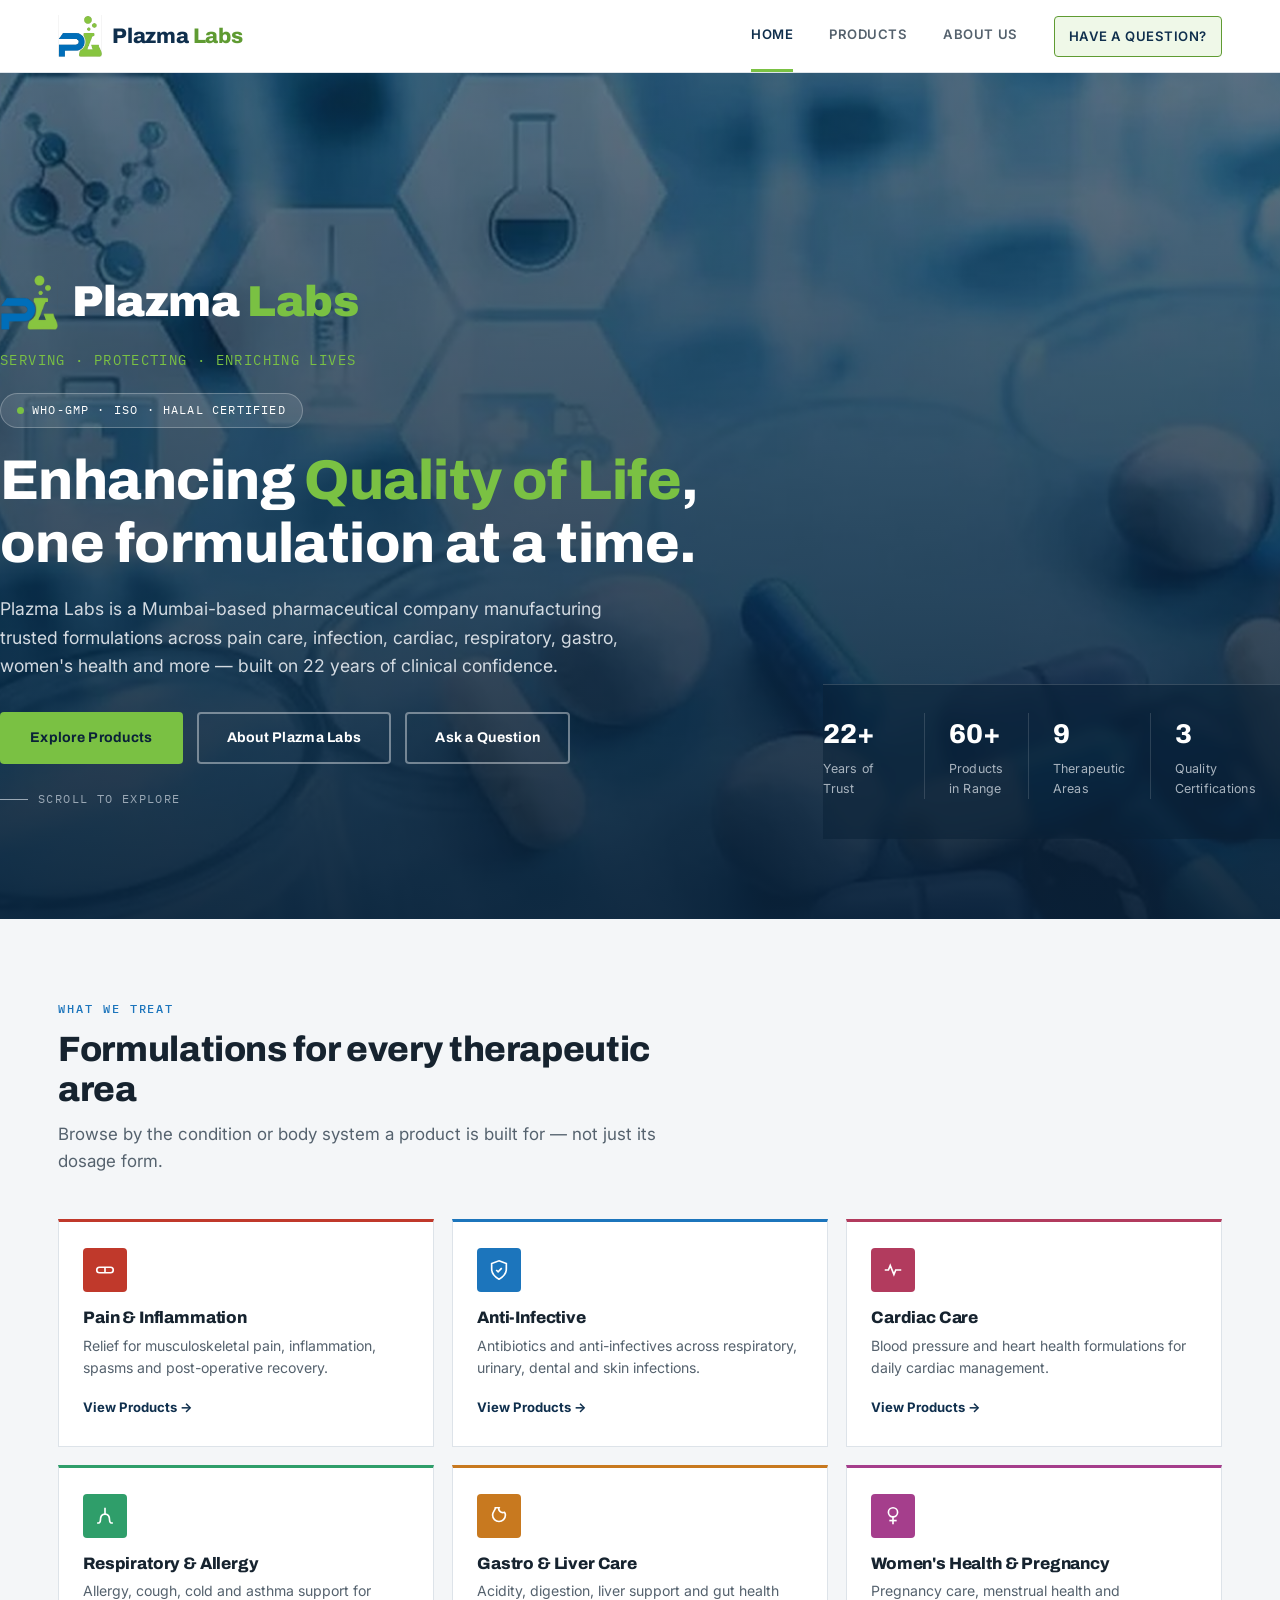
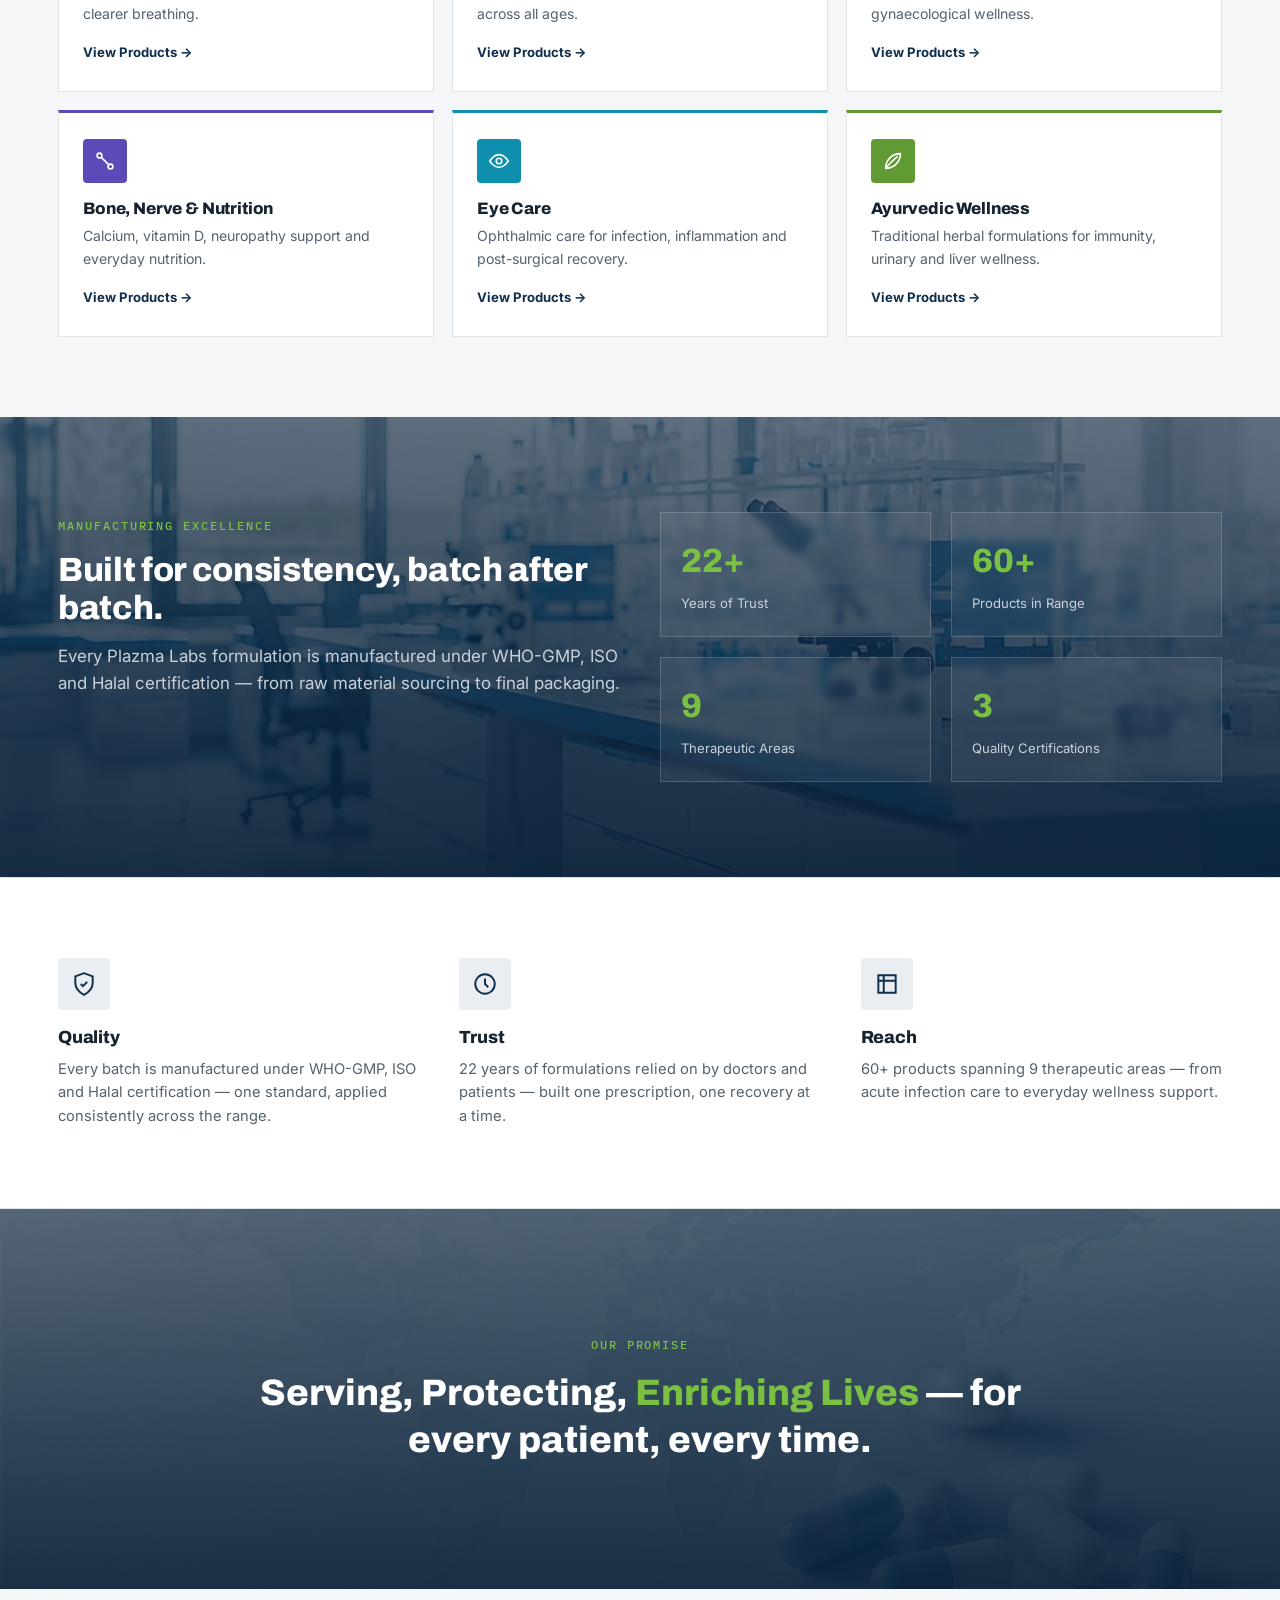
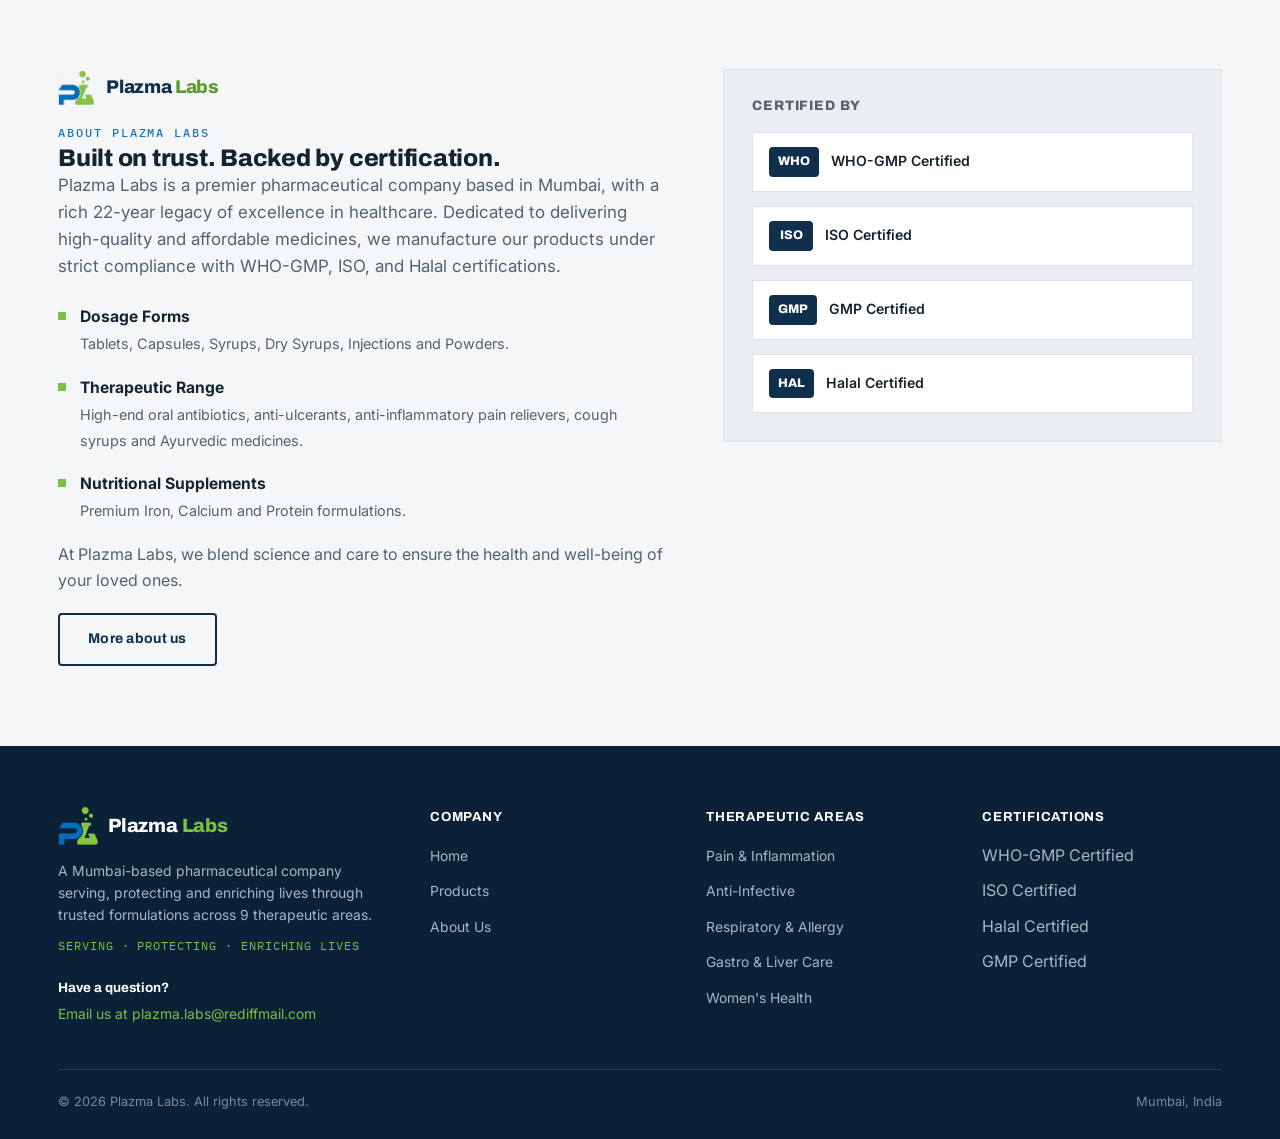
==== index.html @ 4b0d71e9 "everything" ====
<!DOCTYPE html>
<html lang="en">
<head>
<meta charset="UTF-8">
<meta name="viewport" content="width=device-width, initial-scale=1.0">
<title>Plazma Labs — Serving, Protecting, Enriching Lives</title>
<meta name="description" content="Plazma Labs — Serving, Protecting, Enriching lives. A Mumbai-based pharmaceutical company with 22 years of trust, WHO-GMP, ISO and Halal certified, manufacturing formulations across 9 therapeutic areas.">
<link rel="icon" href="assets/logo-icon.png">
<link rel="stylesheet" href="css/style.css">
</head>
<body>

<header class="site-header">
  <nav class="nav">
    <a href="index.html" class="nav-brand">
      <img src="assets/logo-icon.png" alt="Plazma Labs logo">
      <span class="brand-name">Plazma <em>Labs</em></span>
    </a>
    <div class="nav-links">
      <a href="index.html" class="active">Home</a>
      <div class="nav-item-mega">
        <a href="products.html" class="mega-trigger">Products</a>
        <div class="mega-panel">
          <a href="products.html?area=pain" class="mega-link"><span class="dot" style="background:#c0392b;"></span>Pain &amp; Inflammation</a>
          <a href="products.html?area=infection" class="mega-link"><span class="dot" style="background:#1c75bc;"></span>Anti-Infective</a>
          <a href="products.html?area=cardiac" class="mega-link"><span class="dot" style="background:#b23b5e;"></span>Cardiac Care</a>
          <a href="products.html?area=respiratory" class="mega-link"><span class="dot" style="background:#2f9e6a;"></span>Respiratory &amp; Allergy</a>
          <a href="products.html?area=gastro" class="mega-link"><span class="dot" style="background:#c8791f;"></span>Gastro &amp; Liver Care</a>
          <a href="products.html?area=women" class="mega-link"><span class="dot" style="background:#a53e8c;"></span>Women's Health</a>
          <a href="products.html?area=bone" class="mega-link"><span class="dot" style="background:#5b4bb8;"></span>Bone, Nerve &amp; Nutrition</a>
          <a href="products.html?area=eye" class="mega-link"><span class="dot" style="background:#0f8fae;"></span>Eye Care</a>
          <a href="products.html?area=ayurveda" class="mega-link"><span class="dot" style="background:#5f9b32;"></span>Ayurvedic Wellness</a>
        </div>
      </div>
      <a href="about.html">About Us</a>
      <a href="mailto:plazma.labs@rediffmail.com?subject=Question%20for%20Plazma%20Labs&amp;body=Hello%20Plazma%20Labs%2C%0A%0AI%20have%20a%20question%3A%0A" class="nav-contact">Have a question?</a>
    </div>
    <button class="nav-toggle" aria-label="Toggle menu"><span></span><span></span><span></span></button>
  </nav>
</header>

<section class="video-hero">
  <div class="bg-video-wrap" id="bg-home-hero">
    <div class="bg-video-overlay"></div>
  </div>
  <div class="video-hero-content wrap">
    <div class="video-hero-inner">
      <div class="hero-brand">
        <img src="assets/logo-icon.png" alt="Plazma Labs logo">
        <span class="hero-brand-name">Plazma <em>Labs</em></span>
      </div>
      <span class="hero-slogan">Serving · Protecting · Enriching Lives</span>
      <span class="hero-eyebrow-badge"><span class="dot"></span>WHO-GMP · ISO · Halal Certified</span>
      <h1>Enhancing <span>Quality of Life</span>, one formulation at a time.</h1>
      <p class="lede">Plazma Labs is a Mumbai-based pharmaceutical company manufacturing trusted formulations across pain care, infection, cardiac, respiratory, gastro, women's health and more — built on 22 years of clinical confidence.</p>
      <div class="hero-ctas">
        <a href="products.html" class="btn btn-primary">Explore Products</a>
        <a href="about.html" class="btn btn-ghost">About Plazma Labs</a>
        <a href="mailto:plazma.labs@rediffmail.com?subject=Question%20for%20Plazma%20Labs&amp;body=Hello%20Plazma%20Labs%2C%0A%0AI%20have%20a%20question%3A%0A" class="btn btn-ghost">Ask a Question</a>
      </div>
    </div>
    <div class="scroll-cue"><span class="line"></span>Scroll to Explore</div>
  </div>
  <div class="hero-stats wrap">
    <div class="stat"><div class="num">22+</div><div class="label">Years of Trust</div></div>
    <div class="stat"><div class="num">60+</div><div class="label">Products in Range</div></div>
    <div class="stat"><div class="num">9</div><div class="label">Therapeutic Areas</div></div>
    <div class="stat"><div class="num">3</div><div class="label">Quality Certifications</div></div>
  </div>
</section>

<section class="areas">
  <div class="wrap">
    <div class="section-head">
      <span class="eyebrow">What We Treat</span>
      <h2>Formulations for every therapeutic area</h2>
      <p class="lede">Browse by the condition or body system a product is built for — not just its dosage form.</p>
    </div>
    <div class="area-grid">

      <a href="products.html?area=pain" class="area-card" style="--accent:#c0392b;">
        <div class="area-icon" style="background:#c0392b;">
          <svg viewBox="0 0 24 24" stroke="#fff" stroke-width="1.8"><rect x="3" y="9" width="18" height="6" rx="3"/><line x1="12" y1="9" x2="12" y2="15"/></svg>
        </div>
        <h3>Pain &amp; Inflammation</h3>
        <p>Relief for musculoskeletal pain, inflammation, spasms and post-operative recovery.</p>
        <span class="area-link">View Products →</span>
      </a>

      <a href="products.html?area=infection" class="area-card" style="--accent:#1c75bc;">
        <div class="area-icon" style="background:#1c75bc;">
          <svg viewBox="0 0 24 24" stroke="#fff" stroke-width="1.8"><path d="M12 2l8 3v6c0 5-3.5 8.5-8 11-4.5-2.5-8-6-8-11V5l8-3z"/><path d="M9 12l2 2 4-4"/></svg>
        </div>
        <h3>Anti-Infective</h3>
        <p>Antibiotics and anti-infectives across respiratory, urinary, dental and skin infections.</p>
        <span class="area-link">View Products →</span>
      </a>

      <a href="products.html?area=cardiac" class="area-card" style="--accent:#b23b5e;">
        <div class="area-icon" style="background:#b23b5e;">
          <svg viewBox="0 0 24 24" stroke="#fff" stroke-width="1.8"><path d="M3 12h4l2-5 4 10 2-5h6"/></svg>
        </div>
        <h3>Cardiac Care</h3>
        <p>Blood pressure and heart health formulations for daily cardiac management.</p>
        <span class="area-link">View Products →</span>
      </a>

      <a href="products.html?area=respiratory" class="area-card" style="--accent:#2f9e6a;">
        <div class="area-icon" style="background:#2f9e6a;">
          <svg viewBox="0 0 24 24" stroke="#fff" stroke-width="1.8"><path d="M12 3v7"/><path d="M12 10c-2.5 0-5 2-5 6.5 0 2.5-1.5 3.5-3.5 3"/><path d="M12 10c2.5 0 5 2 5 6.5 0 2.5 1.5 3.5 3.5 3"/></svg>
        </div>
        <h3>Respiratory &amp; Allergy</h3>
        <p>Allergy, cough, cold and asthma support for clearer breathing.</p>
        <span class="area-link">View Products →</span>
      </a>

      <a href="products.html?area=gastro" class="area-card" style="--accent:#c8791f;">
        <div class="area-icon" style="background:#c8791f;">
          <svg viewBox="0 0 24 24" stroke="#fff" stroke-width="1.8"><path d="M8 3c0 3-3 4-3 8a7 7 0 0 0 14 0c0-2-1-3-1-3s-3 1-5-1-1-4-1-4-2 0-4 0z"/></svg>
        </div>
        <h3>Gastro &amp; Liver Care</h3>
        <p>Acidity, digestion, liver support and gut health across all ages.</p>
        <span class="area-link">View Products →</span>
      </a>

      <a href="products.html?area=women" class="area-card" style="--accent:#a53e8c;">
        <div class="area-icon" style="background:#a53e8c;">
          <svg viewBox="0 0 24 24" stroke="#fff" stroke-width="1.8"><circle cx="12" cy="8" r="5"/><line x1="12" y1="13" x2="12" y2="21"/><line x1="8" y1="17" x2="16" y2="17"/></svg>
        </div>
        <h3>Women's Health &amp; Pregnancy</h3>
        <p>Pregnancy care, menstrual health and gynaecological wellness.</p>
        <span class="area-link">View Products →</span>
      </a>

      <a href="products.html?area=bone" class="area-card" style="--accent:#5b4bb8;">
        <div class="area-icon" style="background:#5b4bb8;">
          <svg viewBox="0 0 24 24" stroke="#fff" stroke-width="1.8"><circle cx="6" cy="6" r="2.6"/><circle cx="18" cy="18" r="2.6"/><line x1="8" y1="8" x2="16" y2="16"/></svg>
        </div>
        <h3>Bone, Nerve &amp; Nutrition</h3>
        <p>Calcium, vitamin D, neuropathy support and everyday nutrition.</p>
        <span class="area-link">View Products →</span>
      </a>

      <a href="products.html?area=eye" class="area-card" style="--accent:#0f8fae;">
        <div class="area-icon" style="background:#0f8fae;">
          <svg viewBox="0 0 24 24" stroke="#fff" stroke-width="1.8"><path d="M2 12s4-7 10-7 10 7 10 7-4 7-10 7-10-7-10-7z"/><circle cx="12" cy="12" r="3"/></svg>
        </div>
        <h3>Eye Care</h3>
        <p>Ophthalmic care for infection, inflammation and post-surgical recovery.</p>
        <span class="area-link">View Products →</span>
      </a>

      <a href="products.html?area=ayurveda" class="area-card" style="--accent:#5f9b32;">
        <div class="area-icon" style="background:#5f9b32;">
          <svg viewBox="0 0 24 24" stroke="#fff" stroke-width="1.8"><path d="M4 20c9 0 16-7 16-16-9 0-16 7-16 16z"/><path d="M4 20c4-5 8-9 13-13"/></svg>
        </div>
        <h3>Ayurvedic Wellness</h3>
        <p>Traditional herbal formulations for immunity, urinary and liver wellness.</p>
        <span class="area-link">View Products →</span>
      </a>

    </div>
  </div>
</section>

<section class="impact-section">
  <div class="bg-video-wrap" id="bg-home-impact">
    <div class="bg-video-overlay"></div>
  </div>
  <div class="wrap impact-grid">
    <div>
      <span class="eyebrow">Manufacturing Excellence</span>
      <h2>Built for consistency, batch after batch.</h2>
      <p class="lede">Every Plazma Labs formulation is manufactured under WHO-GMP, ISO and Halal certification — from raw material sourcing to final packaging.</p>
    </div>
    <div class="impact-stats">
      <div class="impact-stat"><div class="num">22+</div><div class="label">Years of Trust</div></div>
      <div class="impact-stat"><div class="num">60+</div><div class="label">Products in Range</div></div>
      <div class="impact-stat"><div class="num">9</div><div class="label">Therapeutic Areas</div></div>
      <div class="impact-stat"><div class="num">3</div><div class="label">Quality Certifications</div></div>
    </div>
  </div>
</section>

<section class="pillars">
  <div class="wrap pillar-grid">
    <div class="pillar">
      <div class="pillar-icon"><svg viewBox="0 0 24 24" stroke-width="1.8"><path d="M12 2l8 3v6c0 5-3.5 8.5-8 11-4.5-2.5-8-6-8-11V5l8-3z"/><path d="M9 12l2 2 4-4"/></svg></div>
      <h3>Quality</h3>
      <p>Every batch is manufactured under WHO-GMP, ISO and Halal certification — one standard, applied consistently across the range.</p>
    </div>
    <div class="pillar">
      <div class="pillar-icon"><svg viewBox="0 0 24 24" stroke-width="1.8"><circle cx="12" cy="12" r="9"/><path d="M12 7v5l3 3"/></svg></div>
      <h3>Trust</h3>
      <p>22 years of formulations relied on by doctors and patients — built one prescription, one recovery at a time.</p>
    </div>
    <div class="pillar">
      <div class="pillar-icon"><svg viewBox="0 0 24 24" stroke-width="1.8"><path d="M4 4h16v16H4z"/><path d="M4 9h16M9 4v16"/></svg></div>
      <h3>Reach</h3>
      <p>60+ products spanning 9 therapeutic areas — from acute infection care to everyday wellness support.</p>
    </div>
  </div>
</section>

<section class="promise-band video-band">
  <div class="bg-video-wrap" id="bg-home-promise">
    <div class="bg-video-overlay overlay-light"></div>
  </div>
  <div class="wrap">
    <span class="eyebrow">Our Promise</span>
    <blockquote>Serving, Protecting, <span>Enriching Lives</span> — for every patient, every time.</blockquote>
  </div>
</section>

<section>
  <div class="wrap about-grid">
    <div>
      <div class="brand-lockup" style="display:flex;align-items:center;gap:12px;margin-bottom:14px;">
        <img src="assets/logo-icon.png" alt="Plazma Labs logo" style="height:36px;width:36px;object-fit:contain;">
        <span class="brand-name" style="font-size:1.15rem;color:var(--navy);">Plazma <em>Labs</em></span>
      </div>
      <span class="eyebrow">About Plazma Labs</span>
      <h2>Built on trust. Backed by certification.</h2>
      <p class="lede">Plazma Labs is a premier pharmaceutical company based in Mumbai, with a rich 22-year legacy of excellence in healthcare. Dedicated to delivering high-quality and affordable medicines, we manufacture our products under strict compliance with WHO-GMP, ISO, and Halal certifications.</p>
      <div class="value-list">
        <div class="value-item"><span class="value-dot"></span><div><strong>Dosage Forms</strong><span>Tablets, Capsules, Syrups, Dry Syrups, Injections and Powders.</span></div></div>
        <div class="value-item"><span class="value-dot"></span><div><strong>Therapeutic Range</strong><span>High-end oral antibiotics, anti-ulcerants, anti-inflammatory pain relievers, cough syrups and Ayurvedic medicines.</span></div></div>
        <div class="value-item"><span class="value-dot"></span><div><strong>Nutritional Supplements</strong><span>Premium Iron, Calcium and Protein formulations.</span></div></div>
      </div>
      <p class="lede" style="margin-top:18px;font-size:1rem;">At Plazma Labs, we blend science and care to ensure the health and well-being of your loved ones.</p>
      <a href="about.html" class="btn btn-outline-navy" style="margin-top:20px;">More about us</a>
    </div>
    <div class="cert-strip">
      <h4>Certified By</h4>
      <div class="cert-row">
        <div class="cert-badge"><span class="cert-mark">WHO</span><span class="label">WHO-GMP Certified</span></div>
        <div class="cert-badge"><span class="cert-mark">ISO</span><span class="label">ISO Certified</span></div>
        <div class="cert-badge"><span class="cert-mark">GMP</span><span class="label">GMP Certified</span></div>
        <div class="cert-badge"><span class="cert-mark">HAL</span><span class="label">Halal Certified</span></div>
      </div>
    </div>
  </div>
</section>

<footer class="site-footer">
  <div class="wrap">
    <div class="footer-grid">
      <div>
        <div class="footer-brand">
          <img src="assets/logo-icon.png" alt="Plazma Labs logo">
          <span class="brand-name">Plazma <em>Labs</em></span>
        </div>
        <p>A Mumbai-based pharmaceutical company serving, protecting and enriching lives through trusted formulations across 9 therapeutic areas.</p>
        <span class="footer-slogan">Serving · Protecting · Enriching Lives</span>
        <div class="footer-contact">
          <strong>Have a question?</strong>
          <a href="mailto:plazma.labs@rediffmail.com?subject=Question%20for%20Plazma%20Labs&amp;body=Hello%20Plazma%20Labs%2C%0A%0AI%20have%20a%20question%3A%0A">Email us at plazma.labs@rediffmail.com</a>
        </div>
      </div>
      <div>
        <h5>Company</h5>
        <ul>
          <li><a href="index.html">Home</a></li>
          <li><a href="products.html">Products</a></li>
          <li><a href="about.html">About Us</a></li>
        </ul>
      </div>
      <div>
        <h5>Therapeutic Areas</h5>
        <ul>
          <li><a href="products.html?area=pain">Pain &amp; Inflammation</a></li>
          <li><a href="products.html?area=infection">Anti-Infective</a></li>
          <li><a href="products.html?area=respiratory">Respiratory &amp; Allergy</a></li>
          <li><a href="products.html?area=gastro">Gastro &amp; Liver Care</a></li>
          <li><a href="products.html?area=women">Women's Health</a></li>
        </ul>
      </div>
      <div>
        <h5>Certifications</h5>
        <ul>
          <li>WHO-GMP Certified</li>
          <li>ISO Certified</li>
          <li>Halal Certified</li>
          <li>GMP Certified</li>
        </ul>
      </div>
    </div>
    <div class="footer-bottom">
      <span>© 2026 Plazma Labs. All rights reserved.</span>
      <span>Mumbai, India</span>
    </div>
  </div>
</footer>

<script src="js/main.js"></script>
</body>
</html>
---- css/style.css ----
/* ============================================
   PLAZMA LABS — Design System v2
   Corporate pharma register (Sun Pharma / Mankind Pharma inspired)
   ============================================ */

@import url('https://fonts.googleapis.com/css2?family=Archivo:wght@600;700;800;900&family=Inter:wght@400;500;600;700&family=IBM+Plex+Mono:wght@400;500&display=swap');

:root {
  --navy: #0f2f4d;
  --navy-deep: #0a2138;
  --navy-soft: #17416a;
  --blue: #1c75bc;
  --green: #7ac143;
  --green-deep: #5f9b32;
  --paper: #f4f6f8;
  --paper-warm: #eaeef2;
  --white: #ffffff;
  --line: #dde3e9;
  --text: #16232f;
  --text-soft: #55626e;
  --rx-red: #c0392b;

  /* therapeutic-area accent colors */
  --a-pain: #c0392b;
  --a-infection: #1c75bc;
  --a-cardiac: #b23b5e;
  --a-respiratory: #2f9e6a;
  --a-gastro: #c8791f;
  --a-women: #a53e8c;
  --a-bone: #5b4bb8;
  --a-eye: #0f8fae;
  --a-ayurveda: #5f9b32;

  --font-display: 'Archivo', sans-serif;
  --font-body: 'Inter', sans-serif;
  --font-mono: 'IBM Plex Mono', monospace;

  --radius: 6px;
  --radius-sm: 4px;
  --shadow: 0 6px 24px rgba(15, 47, 77, 0.08);
  --shadow-lg: 0 16px 40px rgba(15, 47, 77, 0.14);
}

* { box-sizing: border-box; margin: 0; padding: 0; }
html { scroll-behavior: smooth; }

body {
  font-family: var(--font-body);
  color: var(--text);
  background: var(--paper);
  line-height: 1.6;
  -webkit-font-smoothing: antialiased;
}

img { max-width: 100%; display: block; }
a { color: inherit; text-decoration: none; }

.wrap {
  max-width: 1220px;
  margin: 0 auto;
  padding: 0 28px;
}

h1, h2, h3, h4 {
  font-family: var(--font-display);
  font-weight: 800;
  line-height: 1.12;
  letter-spacing: -0.01em;
}

.eyebrow {
  font-family: var(--font-mono);
  font-size: 0.76rem;
  letter-spacing: 0.16em;
  text-transform: uppercase;
  color: var(--blue);
  font-weight: 500;
}

.lede {
  color: var(--text-soft);
  font-size: 1.06rem;
  max-width: 620px;
}

/* ============ NAV ============ */
.site-header {
  position: sticky;
  top: 0;
  z-index: 100;
  background: var(--white);
  border-bottom: 1px solid var(--line);
}

.nav {
  display: flex;
  align-items: center;
  justify-content: space-between;
  padding: 0 28px;
  max-width: 1220px;
  margin: 0 auto;
  height: 72px;
}

.nav-brand {
  display: flex;
  align-items: center;
  gap: 10px;
}

.nav-brand img { height: 44px; width: 44px; object-fit: contain; flex-shrink: 0; }

.brand-name {
  font-family: var(--font-display);
  font-weight: 800;
  letter-spacing: -0.01em;
  line-height: 1;
  white-space: nowrap;
}
.brand-name em { font-style: normal; color: var(--green-deep); }

.nav-brand .brand-name { font-size: 1.32rem; color: var(--navy); }

@media (max-width: 420px) {
  .nav-brand img { height: 34px; width: 34px; }
  .nav-brand .brand-name { font-size: 1.05rem; }
}

.nav-links {
  display: flex;
  gap: 36px;
  align-items: center;
  height: 100%;
}

.nav-links a {
  color: var(--text-soft);
  font-weight: 600;
  font-size: 0.82rem;
  letter-spacing: 0.04em;
  text-transform: uppercase;
  height: 100%;
  display: flex;
  align-items: center;
  border-bottom: 3px solid transparent;
  transition: color 0.15s ease, border-color 0.15s ease;
}

.nav-links a:hover { color: var(--navy); }

.nav-links a.active {
  color: var(--navy);
  border-bottom-color: var(--green);
}

.nav-links a.nav-contact {
  height: auto;
  padding: 9px 14px;
  border: 1px solid var(--green-deep);
  border-radius: var(--radius-sm);
  color: var(--navy);
  background: rgba(122, 193, 67, 0.12);
}
.nav-links a.nav-contact:hover { background: var(--green); }

.nav-toggle {
  display: none;
  background: none;
  border: none;
  cursor: pointer;
  padding: 6px;
}
.nav-toggle span {
  display: block;
  width: 22px;
  height: 2px;
  background: var(--navy);
  margin: 5px 0;
}

/* ============ BUTTONS ============ */
.btn {
  display: inline-flex;
  align-items: center;
  gap: 8px;
  font-family: var(--font-display);
  font-weight: 700;
  font-size: 0.88rem;
  letter-spacing: 0.02em;
  padding: 13px 28px;
  border-radius: var(--radius-sm);
  border: 2px solid transparent;
  cursor: pointer;
  transition: transform 0.12s ease, background 0.15s ease, border-color 0.15s ease;
}
.btn:hover { transform: translateY(-1px); }

.btn-primary { background: var(--green); color: var(--navy-deep); }
.btn-primary:hover { background: #8fd158; }

.btn-ghost { background: transparent; color: var(--white); border-color: rgba(255,255,255,0.4); }
.btn-ghost:hover { border-color: var(--white); }

.btn-outline-navy { background: transparent; color: var(--navy); border-color: var(--navy); }
.btn-outline-navy:hover { background: var(--navy); color: var(--white); }

/* ============ HERO ============ */
.hero {
  position: relative;
  background: linear-gradient(135deg, var(--navy) 0%, var(--navy-deep) 100%);
  color: var(--white);
  overflow: hidden;
}

.hero-grid {
  display: grid;
  grid-template-columns: 1.05fr 0.95fr;
  gap: 40px;
  align-items: center;
  padding: 76px 0 56px;
}

.hero-eyebrow {
  font-family: var(--font-mono);
  font-size: 0.76rem;
  letter-spacing: 0.14em;
  text-transform: uppercase;
  color: var(--green);
  font-weight: 500;
  margin-bottom: 20px;
  display: block;
}

.hero h1 {
  font-size: clamp(2.1rem, 4.6vw, 3.2rem);
  margin-bottom: 20px;
}

.hero h1 span { color: var(--green); }

.hero p.lede { color: #c3ccd6; font-size: 1.1rem; margin-bottom: 34px; }

.hero-ctas { display: flex; gap: 14px; flex-wrap: wrap; margin-bottom: 0; }

.hero-art { display: flex; justify-content: center; }
.hero-art svg { width: 100%; max-width: 420px; height: auto; }

/* stat row inside hero */
.hero-stats {
  border-top: 1px solid rgba(255,255,255,0.14);
  padding: 28px 0 40px;
  display: grid;
  grid-template-columns: repeat(4, 1fr);
}

.hero-stats .stat {
  padding: 0 24px;
  border-left: 1px solid rgba(255,255,255,0.14);
}
.hero-stats .stat:first-child { border-left: none; padding-left: 0; }

.hero-stats .stat .num {
  font-family: var(--font-display);
  font-size: 1.7rem;
  font-weight: 800;
  color: var(--white);
}
.hero-stats .stat .label {
  font-size: 0.78rem;
  color: #a9b4bf;
  margin-top: 2px;
  letter-spacing: 0.02em;
}

/* ============ SECTIONS ============ */
section { padding: 80px 0; }

.section-head { max-width: 640px; margin-bottom: 44px; }
.section-head .eyebrow { display: block; margin-bottom: 12px; }
.section-head h2 { font-size: clamp(1.6rem, 3vw, 2.2rem); margin-bottom: 12px; }

.section-head.center { margin-left: auto; margin-right: auto; text-align: center; }

/* ============ THERAPEUTIC AREAS ============ */
.area-grid {
  display: grid;
  grid-template-columns: repeat(3, 1fr);
  gap: 18px;
}

.area-card {
  background: var(--white);
  border: 1px solid var(--line);
  border-top: 3px solid var(--accent, var(--blue));
  padding: 26px 24px;
  transition: box-shadow 0.15s ease, transform 0.15s ease;
}

.area-card:hover { box-shadow: var(--shadow); transform: translateY(-3px); }

.area-icon {
  width: 44px;
  height: 44px;
  border-radius: var(--radius-sm);
  background: var(--navy);
  display: flex;
  align-items: center;
  justify-content: center;
  margin-bottom: 16px;
}
.area-icon svg { width: 22px; height: 22px; stroke: var(--white); fill: none; }

.area-card h3 { font-size: 1.04rem; margin-bottom: 8px; }
.area-card p { color: var(--text-soft); font-size: 0.88rem; margin-bottom: 14px; }
.area-card .area-link { font-size: 0.82rem; font-weight: 700; color: var(--navy); }
.area-count { font-family: var(--font-mono); font-size: 0.72rem; color: var(--text-soft); margin-bottom: 10px; display: block; }

/* ============ PILLARS (Quality/Trust/Reach) ============ */
.pillars { background: var(--white); border-top: 1px solid var(--line); border-bottom: 1px solid var(--line); }

.pillar-grid {
  display: grid;
  grid-template-columns: repeat(3, 1fr);
  gap: 40px;
}

.pillar-icon {
  width: 52px;
  height: 52px;
  border-radius: var(--radius-sm);
  background: var(--paper-warm);
  display: flex;
  align-items: center;
  justify-content: center;
  margin-bottom: 18px;
}
.pillar-icon svg { width: 26px; height: 26px; stroke: var(--navy); fill: none; }

.pillar h3 { font-size: 1.1rem; margin-bottom: 10px; }
.pillar p { color: var(--text-soft); font-size: 0.92rem; }

/* ============ PROMISE BAND ============ */
.promise-band {
  background: var(--navy);
  color: var(--white);
  text-align: center;
  padding: 72px 0;
}
.promise-band .eyebrow { color: var(--green); display: block; margin-bottom: 16px; }
.promise-band blockquote {
  font-family: var(--font-display);
  font-size: clamp(1.5rem, 3.4vw, 2.3rem);
  font-weight: 800;
  max-width: 780px;
  margin: 0 auto;
  line-height: 1.28;
}
.promise-band blockquote span { color: var(--green); }

/* ============ ABOUT PREVIEW (home) ============ */
.about-grid {
  display: grid;
  grid-template-columns: 1.1fr 0.9fr;
  gap: 56px;
  align-items: start;
}

.value-list { display: grid; gap: 18px; margin-top: 24px; }
.value-item { display: flex; gap: 14px; align-items: flex-start; }
.value-dot { width: 8px; height: 8px; background: var(--green); margin-top: 8px; flex-shrink: 0; }
.value-item strong { display: block; font-size: 0.98rem; margin-bottom: 2px; }
.value-item span { color: var(--text-soft); font-size: 0.9rem; }

.cert-strip {
  background: var(--paper-warm);
  border: 1px solid var(--line);
  padding: 28px;
}
.cert-strip h4 { font-size: 0.85rem; text-transform: uppercase; letter-spacing: 0.06em; color: var(--text-soft); margin-bottom: 18px; }
.cert-strip .cert-row { display: grid; gap: 14px; }
.cert-badge {
  display: flex;
  align-items: center;
  gap: 12px;
  background: var(--white);
  border: 1px solid var(--line);
  padding: 14px 16px;
}
.cert-badge .cert-mark {
  font-family: var(--font-display);
  font-weight: 800;
  font-size: 0.78rem;
  color: var(--white);
  background: var(--navy);
  padding: 5px 9px;
  border-radius: var(--radius-sm);
  min-width: 44px;
  text-align: center;
}
.cert-badge span.label { font-size: 0.88rem; font-weight: 600; }

/* ============ PRODUCT TOOLBAR & FILTERS ============ */
.product-toolbar {
  display: flex;
  flex-direction: column;
  gap: 18px;
  margin-bottom: 8px;
}

.area-tabs {
  display: flex;
  gap: 4px;
  flex-wrap: wrap;
  border-bottom: 1px solid var(--line);
}

.area-tab {
  font-family: var(--font-body);
  font-weight: 600;
  font-size: 0.84rem;
  padding: 12px 16px;
  background: none;
  border: none;
  border-bottom: 3px solid transparent;
  color: var(--text-soft);
  cursor: pointer;
  transition: color 0.15s ease, border-color 0.15s ease;
  margin-bottom: -1px;
}

.area-tab:hover { color: var(--navy); }
.area-tab.active { color: var(--navy); border-bottom-color: var(--green); }

.filter-row {
  display: flex;
  gap: 14px;
  flex-wrap: wrap;
  align-items: center;
  justify-content: space-between;
}

.form-select {
  font-family: var(--font-body);
  font-size: 0.86rem;
  font-weight: 500;
  padding: 10px 14px;
  border: 1px solid var(--line);
  border-radius: var(--radius-sm);
  background: var(--white);
  color: var(--text);
  cursor: pointer;
}

.search-box { position: relative; }

.search-box input {
  font-family: var(--font-body);
  font-size: 0.88rem;
  padding: 10px 16px 10px 38px;
  border-radius: var(--radius-sm);
  border: 1px solid var(--line);
  background: var(--white);
  width: 260px;
  outline: none;
  transition: border-color 0.15s ease;
}
.search-box input:focus { border-color: var(--blue); }
.search-box::before {
  content: '';
  position: absolute;
  left: 14px;
  top: 50%;
  transform: translateY(-50%);
  width: 13px;
  height: 13px;
  border: 2px solid var(--text-soft);
  border-radius: 50%;
}

.result-count {
  font-family: var(--font-mono);
  font-size: 0.8rem;
  color: var(--text-soft);
  margin: 22px 0 20px;
}

/* ============ PRODUCT MONOGRAPH CARDS ============ */
.product-grid {
  display: grid;
  grid-template-columns: repeat(2, 1fr);
  gap: 16px;
}

.product-card {
  background: var(--white);
  border: 1px solid var(--line);
  border-left: 4px solid var(--accent, var(--blue));
  padding: 22px 24px;
  transition: box-shadow 0.15s ease, transform 0.15s ease;
}
.product-card:hover { box-shadow: var(--shadow); transform: translateY(-2px); }

.product-card-head {
  display: flex;
  justify-content: space-between;
  align-items: flex-start;
  gap: 12px;
  margin-bottom: 4px;
}

.product-name {
  font-family: var(--font-display);
  font-size: 1.15rem;
  font-weight: 700;
  color: var(--navy);
  display: flex;
  align-items: baseline;
  gap: 4px;
}

.rx-badge {
  font-size: 0.6rem;
  font-weight: 700;
  color: var(--rx-red);
  vertical-align: super;
  border: 1px solid var(--rx-red);
  border-radius: 3px;
  padding: 0 3px;
  line-height: 1.3;
}

.form-badge {
  font-family: var(--font-mono);
  font-size: 0.68rem;
  font-weight: 500;
  color: var(--text-soft);
  background: var(--paper-warm);
  padding: 3px 9px;
  border-radius: 3px;
  white-space: nowrap;
}

.area-label {
  font-size: 0.78rem;
  font-weight: 700;
  color: var(--accent, var(--blue));
  margin-bottom: 8px;
  text-transform: uppercase;
  letter-spacing: 0.03em;
}

.product-composition {
  font-family: var(--font-mono);
  font-size: 0.77rem;
  color: var(--text-soft);
  line-height: 1.55;
  margin-bottom: 14px;
  padding-bottom: 14px;
  border-bottom: 1px dashed var(--line);
}

.tag-row { display: flex; flex-wrap: wrap; gap: 6px; margin-bottom: 10px; }

.pill {
  font-size: 0.72rem;
  padding: 4px 10px;
  border-radius: var(--radius-sm);
  background: var(--paper-warm);
  color: var(--text);
}

.also-available { font-size: 0.76rem; color: var(--text-soft); font-style: italic; margin-top: 8px; }
.also-available strong { color: var(--navy); font-style: normal; }

.no-results { text-align: center; padding: 60px 20px; color: var(--text-soft); }

/* ============ PAGE HERO (Products / About) ============ */
.page-hero {
  background: linear-gradient(135deg, var(--navy) 0%, var(--navy-deep) 100%);
  color: var(--white);
  padding: 60px 0;
}
.page-hero .eyebrow { color: var(--green); display: block; margin-bottom: 14px; }
.page-hero h1 { font-size: clamp(1.8rem, 4vw, 2.5rem); margin-bottom: 12px; }
.page-hero p { color: #c3ccd6; max-width: 580px; }
.page-hero .hero-stats { border-top: none; padding: 24px 0 0; margin-top: 8px; }

/* ============ ABOUT PAGE SPECIFIC ============ */
.cert-grid { display: grid; grid-template-columns: repeat(auto-fit, minmax(200px, 1fr)); gap: 20px; margin-top: 4px; }

.cert-card {
  background: var(--white);
  border: 1px solid var(--line);
  padding: 28px 24px;
}
.cert-card .cert-icon {
  width: 48px;
  height: 48px;
  background: var(--navy);
  color: var(--white);
  display: flex;
  align-items: center;
  justify-content: center;
  margin-bottom: 16px;
  font-family: var(--font-display);
  font-weight: 800;
  font-size: 0.72rem;
  border-radius: var(--radius-sm);
}
.cert-card h4 { font-size: 1rem; margin-bottom: 8px; }
.cert-card p { font-size: 0.86rem; color: var(--text-soft); }

.timeline-stat {
  background: var(--white);
  border: 1px solid var(--line);
  padding: 36px 32px;
}
.timeline-stat .num { font-family: var(--font-display); font-size: 3rem; font-weight: 800; color: var(--navy); line-height: 1; }
.timeline-stat .label { margin-top: 6px; color: var(--text-soft); font-size: 0.95rem; }
.timeline-stat .tagline {
  margin-top: 22px;
  padding-top: 20px;
  border-top: 1px solid var(--line);
  font-family: var(--font-display);
  font-style: italic;
  font-size: 1.05rem;
  color: var(--navy);
}

/* ============ FOOTER ============ */
.site-footer { background: var(--navy-deep); color: #aab6c2; padding: 60px 0 26px; }

.footer-grid {
  display: grid;
  grid-template-columns: 1.4fr 1fr 1fr 1fr;
  gap: 36px;
  margin-bottom: 44px;
}

.footer-brand { display: flex; align-items: center; gap: 10px; margin-bottom: 14px; }
.footer-brand img { height: 40px; width: 40px; object-fit: contain; flex-shrink: 0; }
.footer-brand .brand-name { font-size: 1.2rem; color: var(--white); }
.footer-brand .brand-name em { color: var(--green); }
.footer-slogan {
  font-family: var(--font-mono);
  font-size: 0.74rem;
  letter-spacing: 0.08em;
  text-transform: uppercase;
  color: var(--green);
  margin-top: 10px;
  display: block;
}

.footer-grid h5 {
  font-family: var(--font-display);
  color: var(--white);
  font-size: 0.82rem;
  text-transform: uppercase;
  letter-spacing: 0.06em;
  margin-bottom: 16px;
}

.footer-grid ul { list-style: none; display: grid; gap: 10px; }
.footer-grid a { font-size: 0.87rem; color: #aab6c2; transition: color 0.15s ease; }
.footer-grid a:hover { color: var(--green); }
.footer-grid p { font-size: 0.87rem; line-height: 1.6; }

.footer-contact {
  display: grid;
  gap: 4px;
  margin-top: 22px;
  font-size: 0.84rem;
}
.footer-contact strong { color: var(--white); font-family: var(--font-display); }
.footer-contact a { color: var(--green); word-break: break-word; }

.question-strip {
  background: var(--white);
  border-top: 1px solid var(--line);
  border-bottom: 1px solid var(--line);
  padding: 42px 0;
}
.question-strip-inner {
  display: flex;
  align-items: center;
  justify-content: space-between;
  gap: 28px;
}
.question-strip h2 { color: var(--navy); margin-top: 8px; font-size: clamp(1.35rem, 3vw, 1.9rem); }

.footer-bottom {
  border-top: 1px solid rgba(255,255,255,0.1);
  padding-top: 22px;
  font-size: 0.8rem;
  color: #7c8a97;
  display: flex;
  justify-content: space-between;
  flex-wrap: wrap;
  gap: 10px;
}

/* ============ RESPONSIVE ============ */
@media (max-width: 900px) {
  .hero-grid { grid-template-columns: 1fr; padding-top: 48px; }
  .hero-art { order: -1; max-width: 240px; margin: 0 auto; }
  .hero-stats { grid-template-columns: repeat(2, 1fr); row-gap: 24px; }
  .hero-stats .stat:nth-child(3) { border-left: none; padding-left: 0; }
  .area-grid { grid-template-columns: repeat(2, 1fr); }
  .pillar-grid { grid-template-columns: 1fr; gap: 32px; }
  .about-grid { grid-template-columns: 1fr; }
  .product-grid { grid-template-columns: 1fr; }
  .cert-grid { grid-template-columns: 1fr; }
  .footer-grid { grid-template-columns: 1fr 1fr; gap: 32px; }
}

@media (max-width: 860px) {
  .nav-links {
    display: none;
    position: absolute;
    top: 100%;
    left: 0;
    right: 0;
    background: var(--white);
    flex-direction: column;
    gap: 0;
    border-bottom: 1px solid var(--line);
    box-shadow: var(--shadow);
    height: auto;
  }
  .nav-links a {
    padding: 16px 28px;
    border-bottom: 1px solid var(--line);
    height: auto;
    width: 100%;
  }
  .nav-links a.nav-contact { margin: 12px 28px 16px; width: auto; justify-content: center; border-bottom: 1px solid var(--green-deep); }
  .nav-links.nav-links-open { display: flex; }
  .nav { position: relative; }
  .nav-toggle { display: block; }
}

@media (max-width: 600px) {
  .wrap { padding: 0 20px; }
  section { padding: 56px 0; }
  .area-grid { grid-template-columns: 1fr; }
  .hero-stats { grid-template-columns: 1fr 1fr; }
  .filter-row { flex-direction: column; align-items: stretch; }
  .search-box input { width: 100%; }
  .footer-grid { grid-template-columns: 1fr; }
  .question-strip-inner { align-items: flex-start; flex-direction: column; }
}

/* ============================================
   VIDEO-FIRST SECTIONS (Mankind-style)
   ============================================ */

.video-hero {
  position: relative;
  min-height: 640px;
  display: flex;
  align-items: flex-end;
  overflow: hidden;
  color: var(--white);
}

.bg-video-wrap {
  position: absolute;
  inset: 0;
  z-index: 0;
  background: var(--navy-deep) no-repeat center center;
  background-size: cover;
  /* deliberately NOT background-attachment: fixed — fixed backgrounds force a
     repaint on every scroll frame (esp. on mobile Safari/Chrome) and are the
     most common cause of janky scrolling on image-heavy pages */
  background-attachment: scroll;
  will-change: auto;
}

.bg-video-overlay {
  position: absolute;
  inset: 0;
  background: linear-gradient(180deg, rgba(10,33,56,0.62) 0%, rgba(10,33,56,0.8) 60%, rgba(10,33,56,0.94) 100%);
  z-index: 1;
}

/* Section-specific background photos (replacing the earlier video treatment) */
#bg-home-hero { background-image: url('../assets/backgrounds/hero-icons-capsules.jpg'); }
#bg-home-impact { background-image: url('../assets/backgrounds/lab-bench.jpg'); }
#bg-home-promise { background-image: url('../assets/backgrounds/capsules-map.jpg'); }
#bg-about-hero { background-image: url('../assets/backgrounds/hero-pills-dish.jpg'); }
#bg-about-promise { background-image: url('../assets/backgrounds/tablets-macro.jpg'); }

/* Lighter-toned source photos need a slightly flatter, more even overlay so
   text stays legible without the image going fully black */
.bg-video-overlay.overlay-light {
  background: linear-gradient(180deg, rgba(10,33,56,0.68) 0%, rgba(10,33,56,0.82) 55%, rgba(10,33,56,0.93) 100%);
}

.video-hero-content {
  position: relative;
  z-index: 2;
  padding: 120px 0 0;
  width: 100%;
}

.video-hero-inner { max-width: 720px; }

.video-hero .hero-eyebrow-badge {
  display: inline-flex;
  align-items: center;
  gap: 8px;
  background: rgba(255,255,255,0.1);
  border: 1px solid rgba(255,255,255,0.25);
  padding: 7px 16px;
  border-radius: 999px;
  font-family: var(--font-mono);
  font-size: 0.74rem;
  letter-spacing: 0.1em;
  text-transform: uppercase;
  margin-bottom: 22px;
}
.video-hero .hero-eyebrow-badge .dot { width: 7px; height: 7px; border-radius: 50%; background: var(--green); }

.hero-brand {
  display: flex;
  align-items: center;
  gap: 14px;
  margin-bottom: 18px;
}
.hero-brand img {
  height: 58px;
  width: 58px;
  object-fit: contain;
  flex-shrink: 0;
}
.hero-brand-name {
  font-family: var(--font-display);
  font-weight: 900;
  font-size: clamp(1.7rem, 6vw, 2.7rem);
  color: var(--white);
  letter-spacing: -0.01em;
  line-height: 1;
}
.hero-brand-name em { font-style: normal; color: var(--green); }

.hero-slogan {
  display: block;
  font-family: var(--font-mono);
  font-size: clamp(0.72rem, 2vw, 0.86rem);
  letter-spacing: 0.1em;
  text-transform: uppercase;
  color: var(--green);
  margin-bottom: 22px;
}

@media (max-width: 480px) {
  .hero-brand { gap: 10px; margin-bottom: 14px; }
  .hero-brand img { height: 42px; width: 42px; }
}

/* ===== Compact brand strip (used on pages without a full video hero) ===== */
.page-brand-strip {
  background: linear-gradient(135deg, var(--navy) 0%, var(--navy-deep) 100%);
  padding: 26px 0;
}
.page-brand-inner {
  display: flex;
  align-items: center;
  gap: 16px;
}
.page-brand-inner img {
  height: 50px;
  width: 50px;
  object-fit: contain;
  flex-shrink: 0;
}
.page-brand-name {
  font-family: var(--font-display);
  font-weight: 900;
  font-size: clamp(1.4rem, 4.5vw, 2rem);
  color: var(--white);
  line-height: 1;
}
.page-brand-name em { font-style: normal; color: var(--green); }
.page-brand-slogan {
  font-family: var(--font-mono);
  font-size: 0.76rem;
  letter-spacing: 0.08em;
  text-transform: uppercase;
  color: var(--green);
  margin-top: 6px;
}
@media (max-width: 480px) {
  .page-brand-inner img { height: 38px; width: 38px; }
  .page-brand-strip { padding: 20px 0; }
}

.video-hero h1 {
  font-size: clamp(2.2rem, 5vw, 3.5rem);
  margin-bottom: 20px;
}
.video-hero h1 span { color: var(--green); }
.video-hero p.lede { color: #d3dae1; font-size: 1.1rem; margin-bottom: 32px; }

.scroll-cue {
  display: flex;
  align-items: center;
  gap: 10px;
  font-family: var(--font-mono);
  font-size: 0.72rem;
  letter-spacing: 0.12em;
  text-transform: uppercase;
  color: #9aa8b5;
  padding: 26px 0 30px;
}
.scroll-cue .line { width: 28px; height: 1px; background: #9aa8b5; animation: scrollpulse 1.8s ease-in-out infinite; }
@keyframes scrollpulse { 0%,100% { opacity: 0.4; } 50% { opacity: 1; } }

/* stat strip overlaid at base of video hero */
.video-hero .hero-stats {
  position: relative;
  z-index: 2;
  border-top: 1px solid rgba(255,255,255,0.16);
  background: rgba(10,33,56,0.55);
  backdrop-filter: blur(6px);
}

/* ===== Manufacturing / impact video section ===== */
.impact-section {
  position: relative;
  color: var(--white);
  overflow: hidden;
  min-height: 460px;
  display: flex;
  align-items: center;
}

.impact-grid {
  position: relative;
  z-index: 2;
  display: grid;
  grid-template-columns: 1fr 1fr;
  gap: 40px;
  width: 100%;
}

.impact-grid .eyebrow { color: var(--green); }
.impact-grid h2 { color: var(--white); margin: 14px 0 16px; font-size: clamp(1.6rem, 3vw, 2.1rem); }
.impact-grid p.lede { color: #c9d2da; }

.impact-stats {
  display: grid;
  grid-template-columns: 1fr 1fr;
  gap: 20px;
}

.impact-stat {
  background: rgba(255,255,255,0.06);
  border: 1px solid rgba(255,255,255,0.16);
  padding: 22px 20px;
  backdrop-filter: blur(4px);
}
.impact-stat .num { font-family: var(--font-display); font-size: 2.1rem; font-weight: 800; color: var(--green); }
.impact-stat .label { font-size: 0.82rem; color: #c9d2da; margin-top: 4px; }

/* ===== Promise video band ===== */
.promise-band.video-band {
  position: relative;
  padding: 0;
  min-height: 380px;
  display: flex;
  align-items: center;
  justify-content: center;
  text-align: center;
}
.promise-band.video-band .wrap { position: relative; z-index: 2; padding: 90px 28px; }

/* ===== small looping video thumb (pillars) ===== */
.pillar-video {
  width: 100%;
  aspect-ratio: 16/10;
  object-fit: cover;
  margin-bottom: 18px;
  background: var(--navy-deep);
  display: block;
}

/* ============ MEGA MENU ============ */
.nav-item-mega { position: relative; height: 100%; }

.mega-panel {
  position: absolute;
  top: 100%;
  left: 50%;
  transform: translateX(-50%);
  background: var(--white);
  border: 1px solid var(--line);
  box-shadow: var(--shadow-lg);
  padding: 26px;
  display: none;
  grid-template-columns: repeat(3, 200px);
  gap: 6px;
  z-index: 200;
}

.nav-item-mega:hover .mega-panel,
.nav-item-mega:focus-within .mega-panel { display: grid; }

.mega-link {
  display: flex;
  align-items: center;
  gap: 10px;
  padding: 10px 12px;
  border-radius: var(--radius-sm);
  font-size: 0.85rem;
  font-weight: 500;
  color: var(--text);
  text-transform: none;
  letter-spacing: 0;
  border-bottom: none !important;
  height: auto !important;
}
.mega-link:hover { background: var(--paper-warm); color: var(--navy); }
.mega-link .dot { width: 8px; height: 8px; border-radius: 50%; flex-shrink: 0; }

@media (max-width: 860px) {
  .mega-panel { display: none !important; position: static; transform: none; box-shadow: none; border: none; grid-template-columns: 1fr; padding: 0 0 0 14px; }
  .nav-item-mega:hover .mega-panel { display: none !important; }
  .nav-item-mega.mega-open .mega-panel { display: grid !important; }
}

@media (max-width: 900px) {
  .impact-grid { grid-template-columns: 1fr; }
  .impact-stats { grid-template-columns: 1fr 1fr; }
  .video-hero { min-height: 560px; }
}

.video-hero.short { min-height: 380px; }
.video-hero.short .video-hero-content { padding: 90px 0 0; }

/* ============ PRODUCT CARDS v2 — photo catalog style ============ */
.product-grid {
  grid-template-columns: repeat(2, 1fr);
}

.product-card {
  padding: 0;
  border-left: none;
  border-top: 3px solid var(--accent, var(--blue));
  overflow: hidden;
  display: flex;
  flex-direction: column;
}

.card-media {
  position: relative;
  aspect-ratio: 16 / 9.6;
  overflow: hidden;
  background: linear-gradient(135deg, var(--accent, var(--navy)) 0%, var(--navy-deep) 100%);
}

.card-media img {
  width: 100%;
  height: 100%;
  object-fit: cover;
  object-position: top center;
  display: block;
}

.card-media-overlay {
  position: absolute;
  inset: 0;
  background: linear-gradient(180deg, rgba(10,33,56,0) 45%, rgba(10,33,56,0.88) 100%);
}

.card-caption {
  position: absolute;
  left: 0;
  right: 0;
  bottom: 0;
  padding: 14px 18px 12px;
  display: flex;
  align-items: center;
  justify-content: space-between;
  gap: 10px;
}

.card-caption .product-name { color: var(--white); font-size: 1.1rem; }
.card-caption .form-badge { background: rgba(255,255,255,0.16); color: var(--white); }

.card-no-photo-label {
  position: absolute;
  inset: 0;
  display: flex;
  align-items: center;
  justify-content: center;
  font-family: var(--font-display);
  font-size: 2.6rem;
  font-weight: 800;
  color: rgba(255,255,255,0.14);
  letter-spacing: 0.02em;
  text-align: center;
  padding: 0 20px;
}

.card-body { padding: 18px 22px 22px; flex: 1; display: flex; flex-direction: column; }

.card-body .area-label { margin-bottom: 8px; }
.card-body .product-composition { margin-bottom: 12px; }
.card-body .tag-row { margin-top: auto; padding-top: 4px; }

@media (max-width: 900px) {
  .product-grid { grid-template-columns: 1fr; }
}

/* ============================================
   PRODUCT STAGE — full-screen single product viewer
   ============================================ */

.product-toolbar-compact {
  padding: 16px 0;
  border-bottom: 1px solid var(--line);
  background: var(--white);
}

.toolbar-row {
  display: flex;
  align-items: center;
  gap: 16px;
  flex-wrap: wrap;
}

.area-tabs-scroll {
  display: flex;
  gap: 4px;
  overflow-x: auto;
  flex: 1;
  min-width: 0;
  scrollbar-width: thin;
}
.area-tabs-scroll::-webkit-scrollbar { height: 4px; }
.area-tabs-scroll::-webkit-scrollbar-thumb { background: var(--line); border-radius: 4px; }

.area-tabs-scroll .area-tab {
  white-space: nowrap;
  flex-shrink: 0;
  padding: 8px 14px;
  font-size: 0.82rem;
}

.toolbar-controls {
  display: flex;
  gap: 10px;
  align-items: center;
  flex-shrink: 0;
}

.stage-wrap {
  min-height: calc(100vh - 210px);
  display: flex;
  flex-direction: column;
}

.product-stage {
  flex: 1;
  display: grid;
  grid-template-columns: 1.1fr 0.9fr;
  border-bottom: 1px solid var(--line);
}

.stage-media {
  position: relative;
  background: var(--paper-warm);
  display: flex;
  align-items: center;
  justify-content: center;
  padding: 32px;
  border-top: 4px solid var(--accent, var(--blue));
  min-height: 360px;
}

.stage-media img {
  max-width: 88%;
  max-height: 88%;
  width: auto;
  height: auto;
  object-fit: contain;
  box-shadow: var(--shadow-lg);
}

.stage-details {
  padding: 48px 56px;
  display: flex;
  flex-direction: column;
  justify-content: center;
  overflow-y: auto;
}

.stage-counter {
  font-family: var(--font-mono);
  font-size: 0.78rem;
  color: var(--text-soft);
  margin-bottom: 18px;
}

.stage-area-label {
  font-size: 0.86rem;
  font-weight: 700;
  text-transform: uppercase;
  letter-spacing: 0.04em;
  margin-bottom: 12px;
}

.stage-name {
  font-family: var(--font-display);
  font-size: clamp(1.7rem, 3.2vw, 2.5rem);
  font-weight: 800;
  color: var(--navy);
  display: flex;
  align-items: center;
  gap: 10px;
  margin-bottom: 10px;
  flex-wrap: wrap;
}

.stage-name .rx-badge { font-size: 0.9rem; vertical-align: middle; }

.stage-meta {
  display: flex;
  align-items: center;
  gap: 10px;
  margin-bottom: 22px;
}

.stage-use {
  color: var(--text-soft);
  font-size: 1rem;
  margin-bottom: 22px;
}

.stage-composition-label {
  font-family: var(--font-mono);
  font-size: 0.72rem;
  text-transform: uppercase;
  letter-spacing: 0.1em;
  color: var(--text-soft);
  margin-bottom: 8px;
}

.stage-composition {
  font-family: var(--font-mono);
  font-size: 0.95rem;
  color: var(--text);
  line-height: 1.6;
  margin-bottom: 26px;
  padding-bottom: 24px;
  border-bottom: 1px dashed var(--line);
}

.stage-tags-label {
  font-family: var(--font-mono);
  font-size: 0.72rem;
  text-transform: uppercase;
  letter-spacing: 0.1em;
  color: var(--text-soft);
  margin-bottom: 10px;
}

.stage-tag-row {
  display: flex;
  flex-wrap: wrap;
  gap: 8px;
  margin-bottom: 20px;
}

.stage-tag-row .pill {
  font-size: 0.82rem;
  padding: 6px 14px;
}

.stage-also {
  font-size: 0.88rem;
  color: var(--text-soft);
  font-style: italic;
  padding-top: 4px;
}
.stage-also strong { color: var(--navy); font-style: normal; }

.stage-nav-bar {
  display: flex;
  align-items: center;
  justify-content: space-between;
  padding: 18px 0;
}

.stage-nav-btn {
  display: inline-flex;
  align-items: center;
  gap: 8px;
  font-family: var(--font-display);
  font-weight: 700;
  font-size: 0.9rem;
  padding: 12px 22px;
  border: 1.5px solid var(--line);
  background: var(--white);
  color: var(--navy);
  cursor: pointer;
  transition: border-color 0.15s ease, background 0.15s ease;
}
.stage-nav-btn:hover { border-color: var(--navy); background: var(--paper-warm); }
.stage-nav-btn:disabled { opacity: 0.35; cursor: not-allowed; }

.stage-position {
  font-family: var(--font-mono);
  font-size: 0.85rem;
  color: var(--text-soft);
}

@media (max-width: 900px) {
  .product-stage { grid-template-columns: 1fr; }
  .stage-media { min-height: 280px; padding: 20px; }
  .stage-details { padding: 32px 24px; }
  .stage-wrap { min-height: auto; }
}
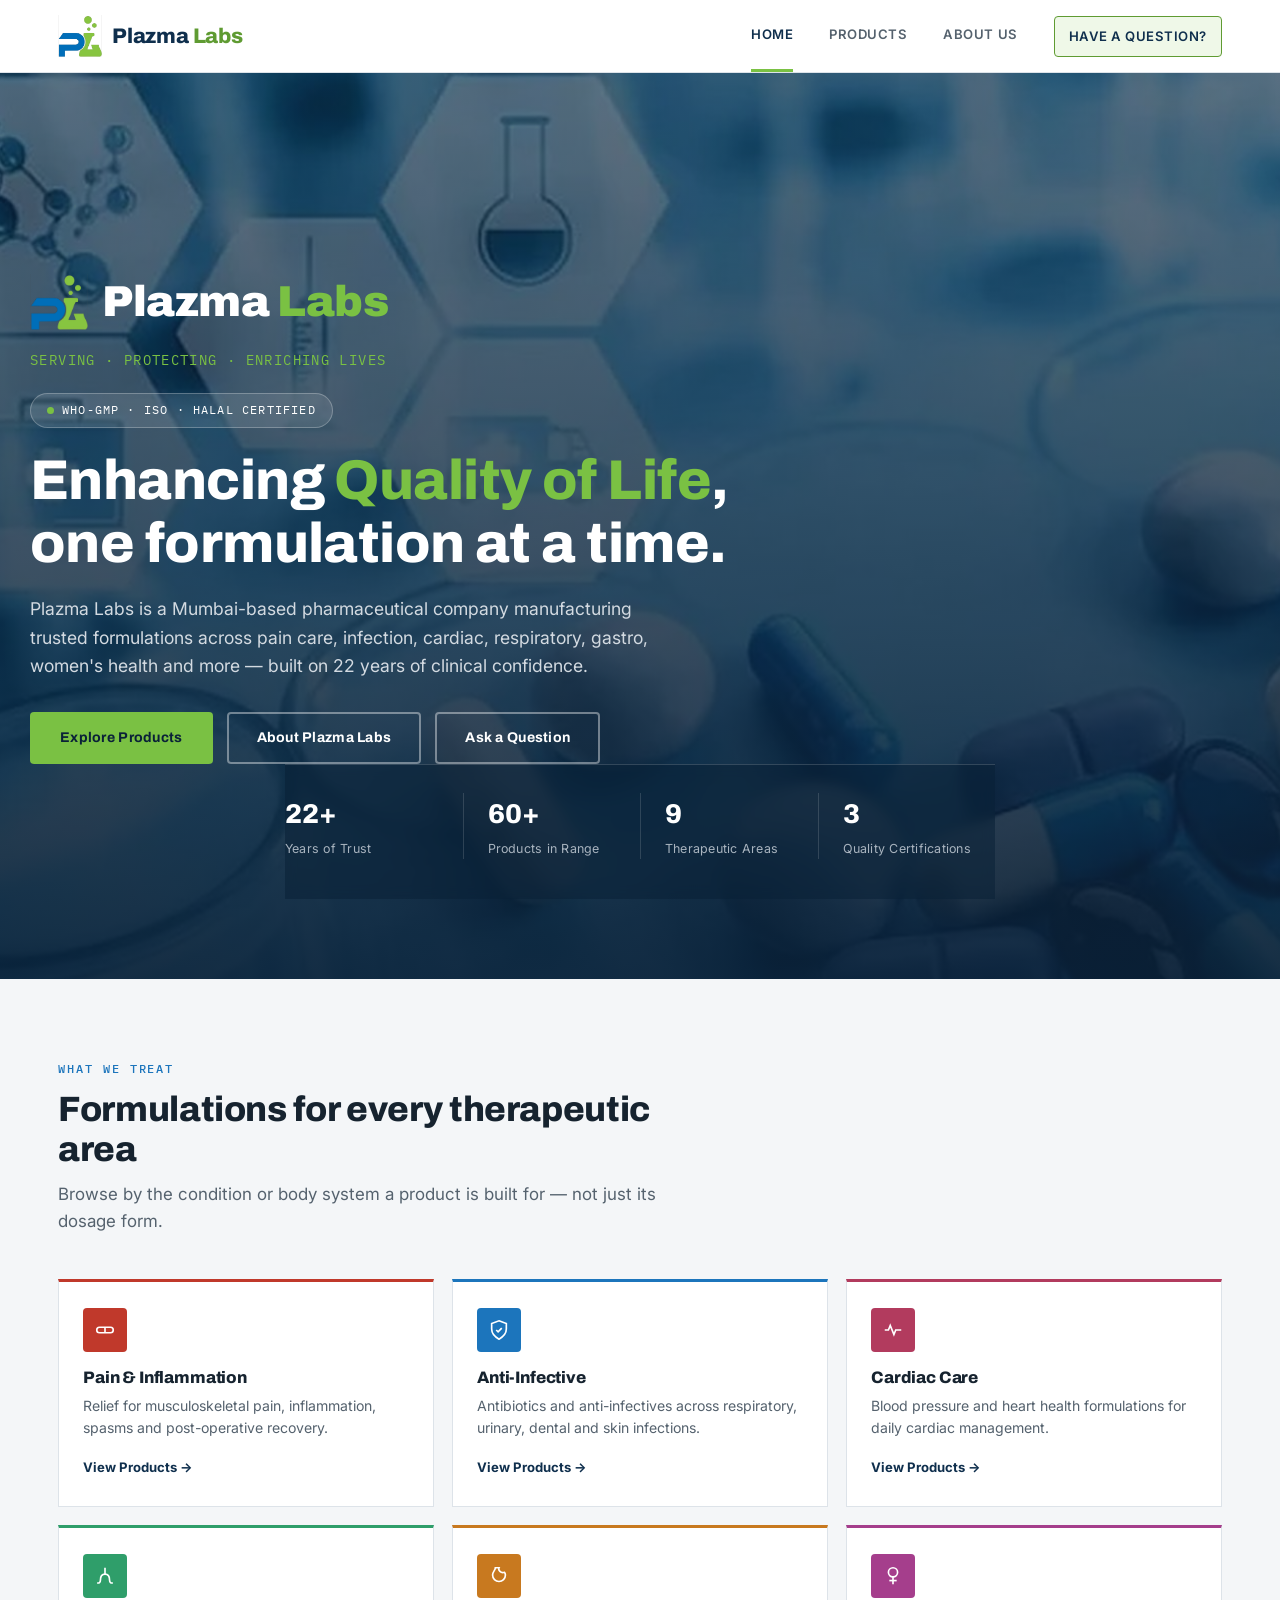
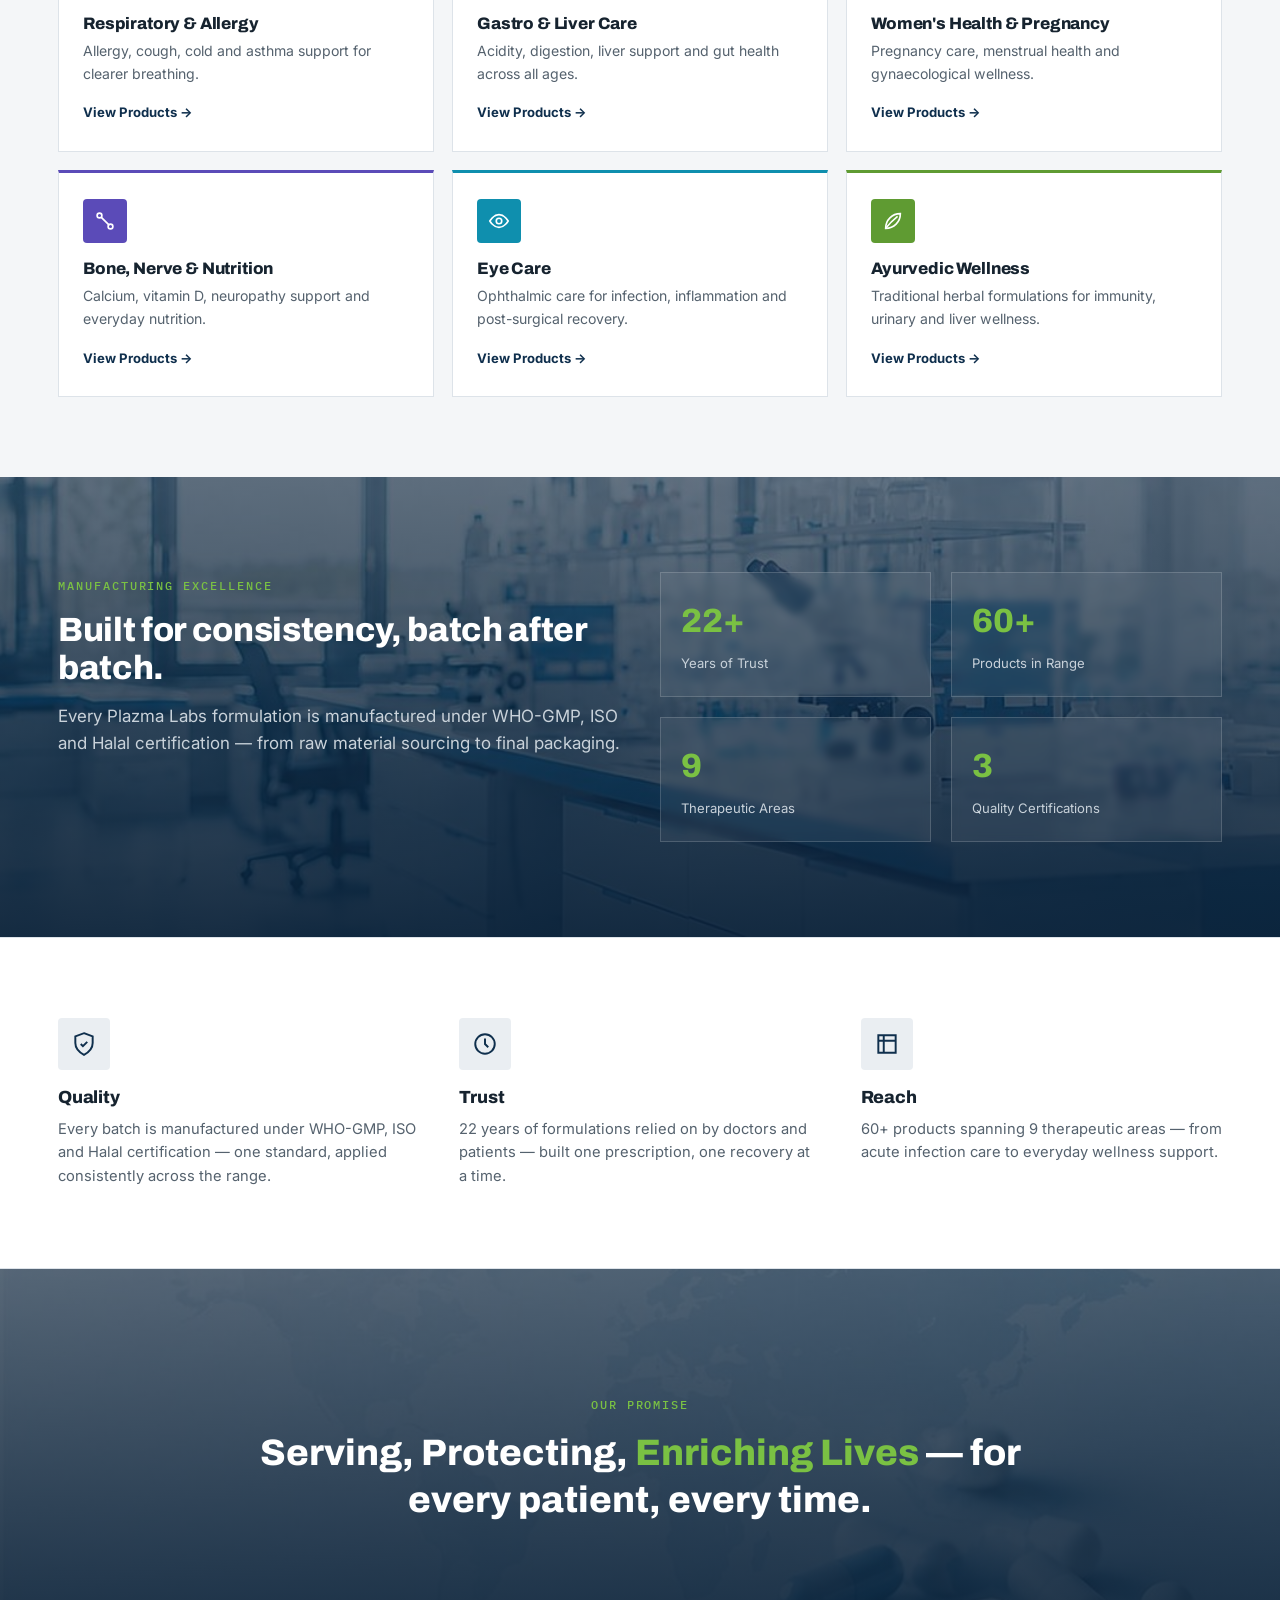
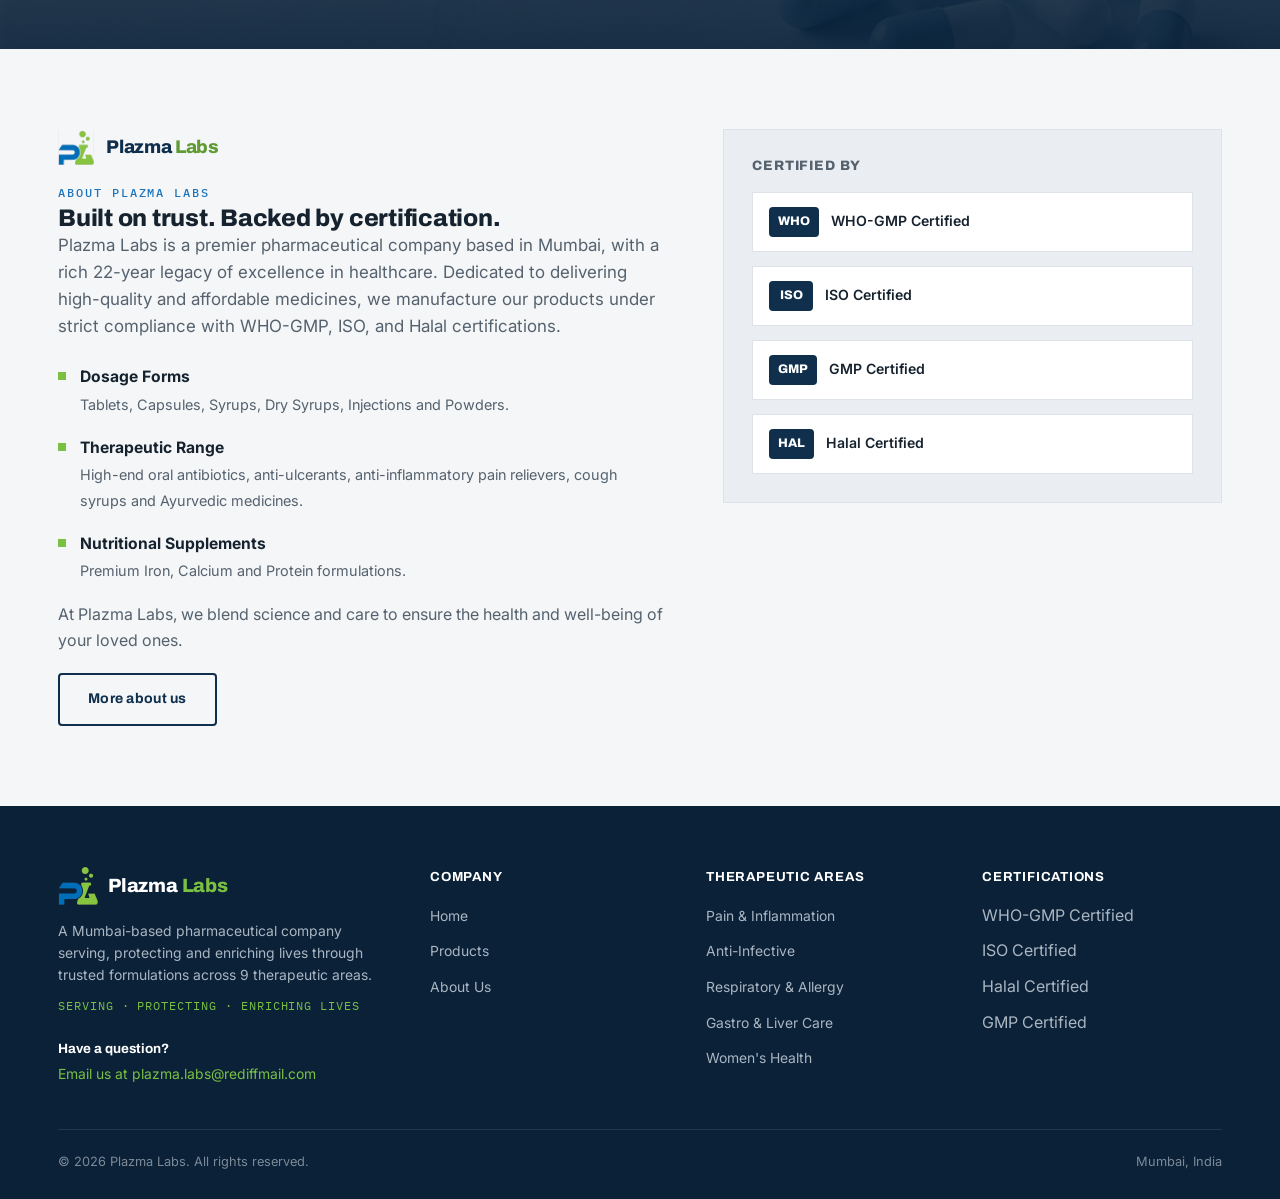
==== commit 3125364f: "fixed website" ====
--- a/index.html
+++ b/index.html
@@ -59,7 +59,6 @@
         <a href="mailto:plazma.labs@rediffmail.com?subject=Question%20for%20Plazma%20Labs&amp;body=Hello%20Plazma%20Labs%2C%0A%0AI%20have%20a%20question%3A%0A" class="btn btn-ghost">Ask a Question</a>
       </div>
     </div>
-    <div class="scroll-cue"><span class="line"></span>Scroll to Explore</div>
   </div>
   <div class="hero-stats wrap">
     <div class="stat"><div class="num">22+</div><div class="label">Years of Trust</div></div>
--- a/css/style.css
+++ b/css/style.css
@@ -758,7 +758,8 @@
   position: relative;
   min-height: 640px;
   display: flex;
-  align-items: flex-end;
+  flex-direction: column;
+  justify-content: flex-end;
   overflow: hidden;
   color: var(--white);
 }
